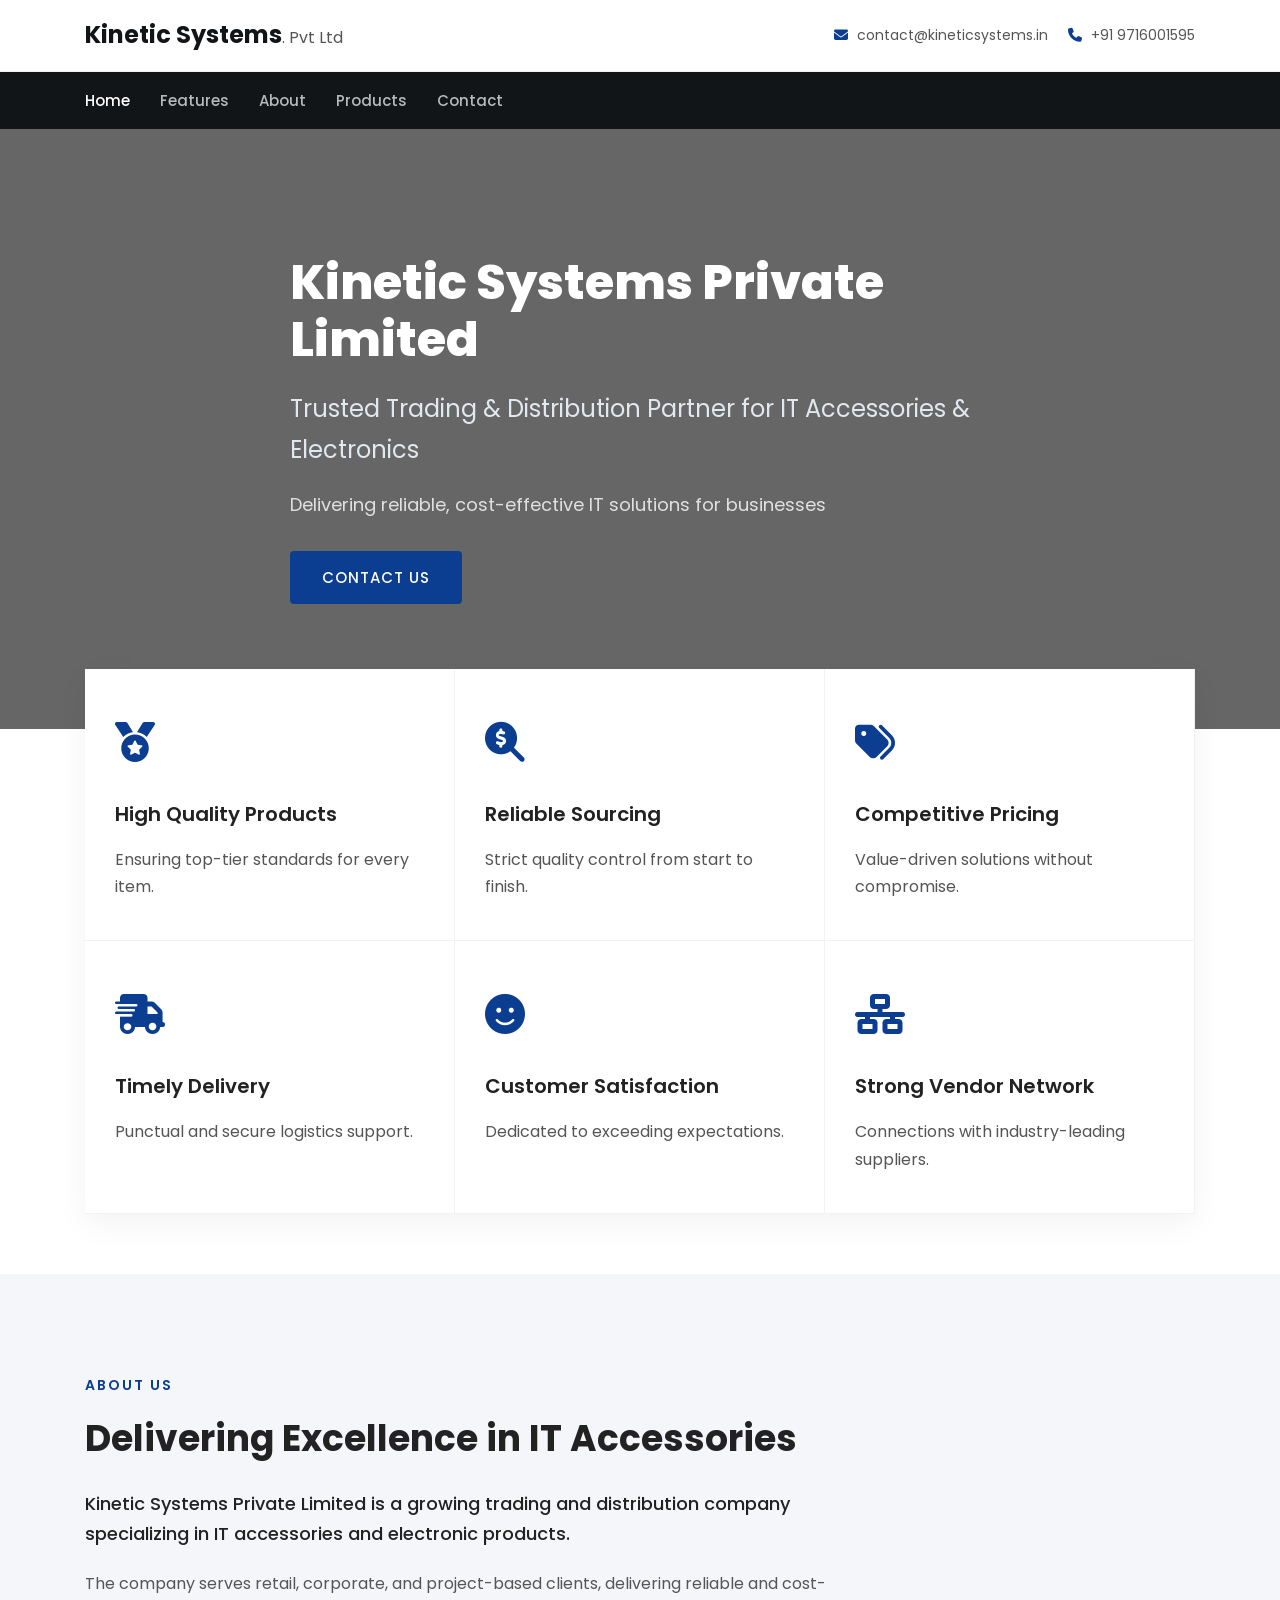
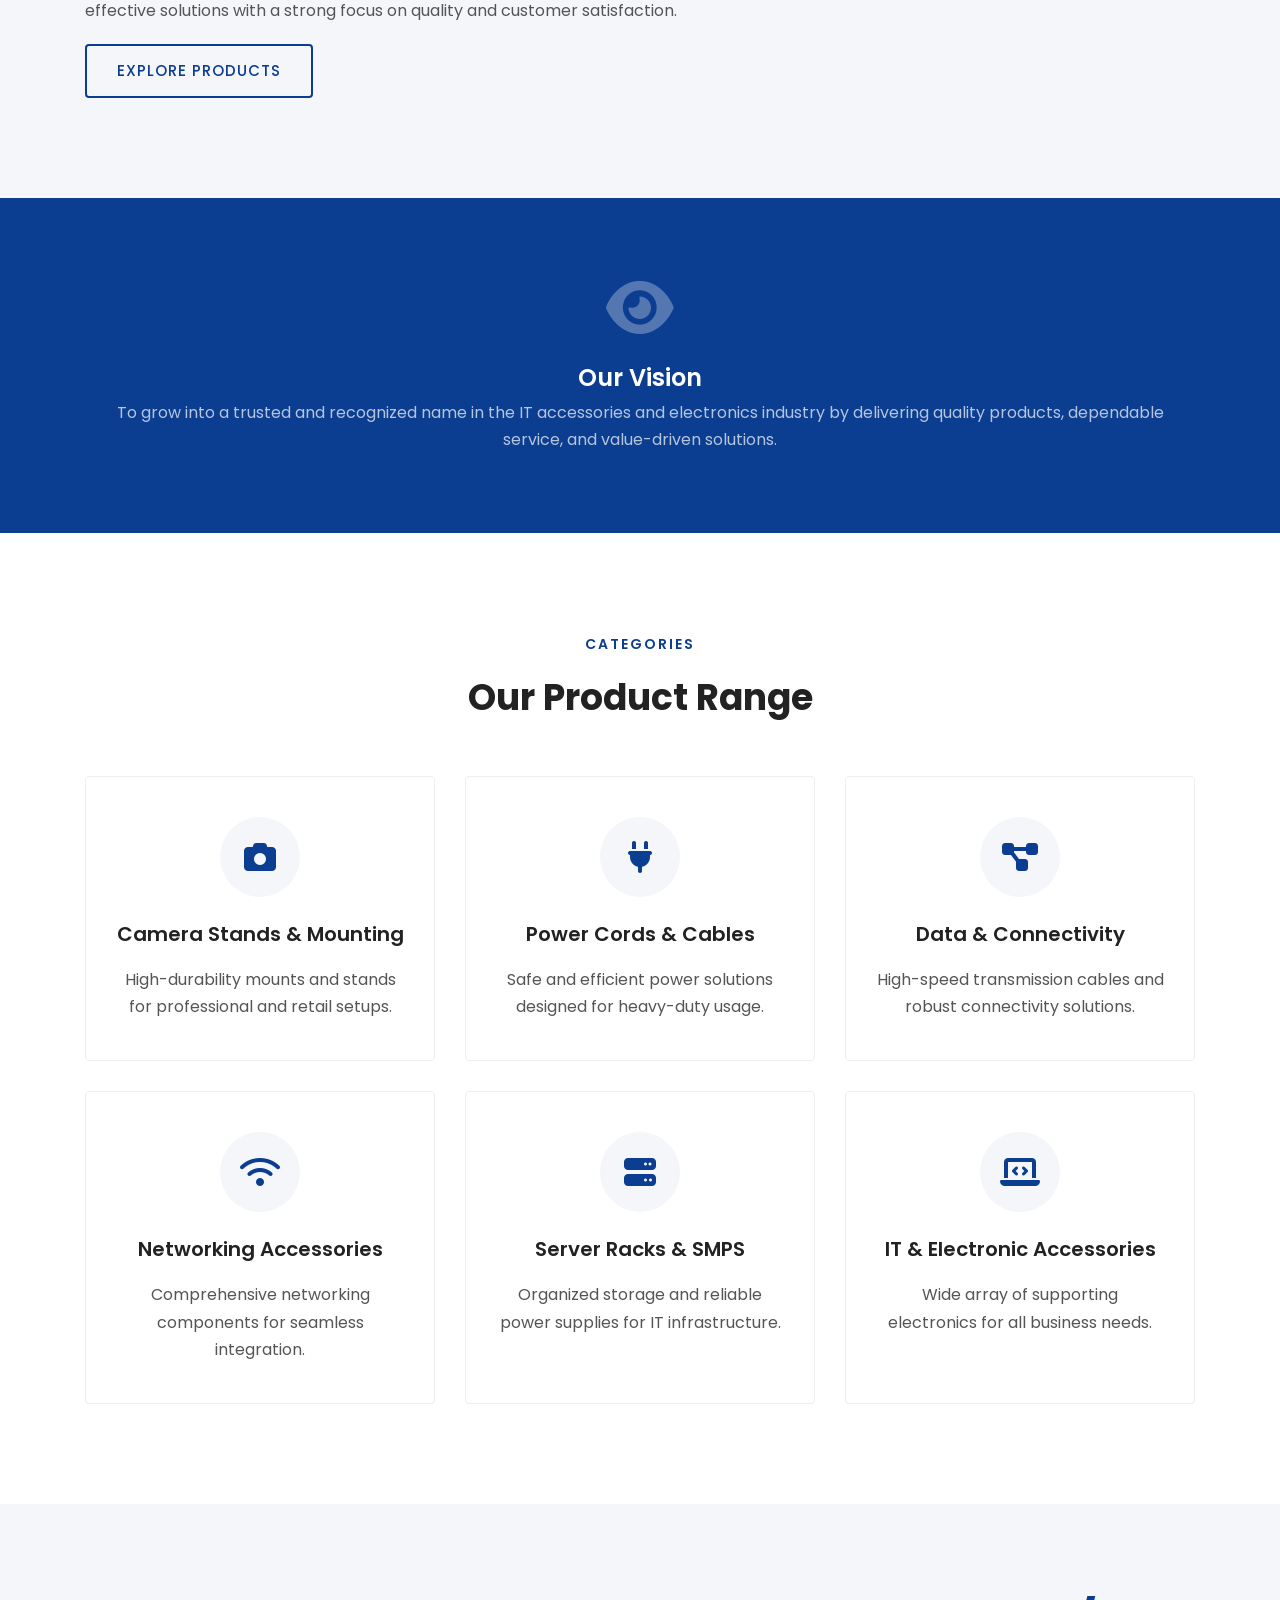
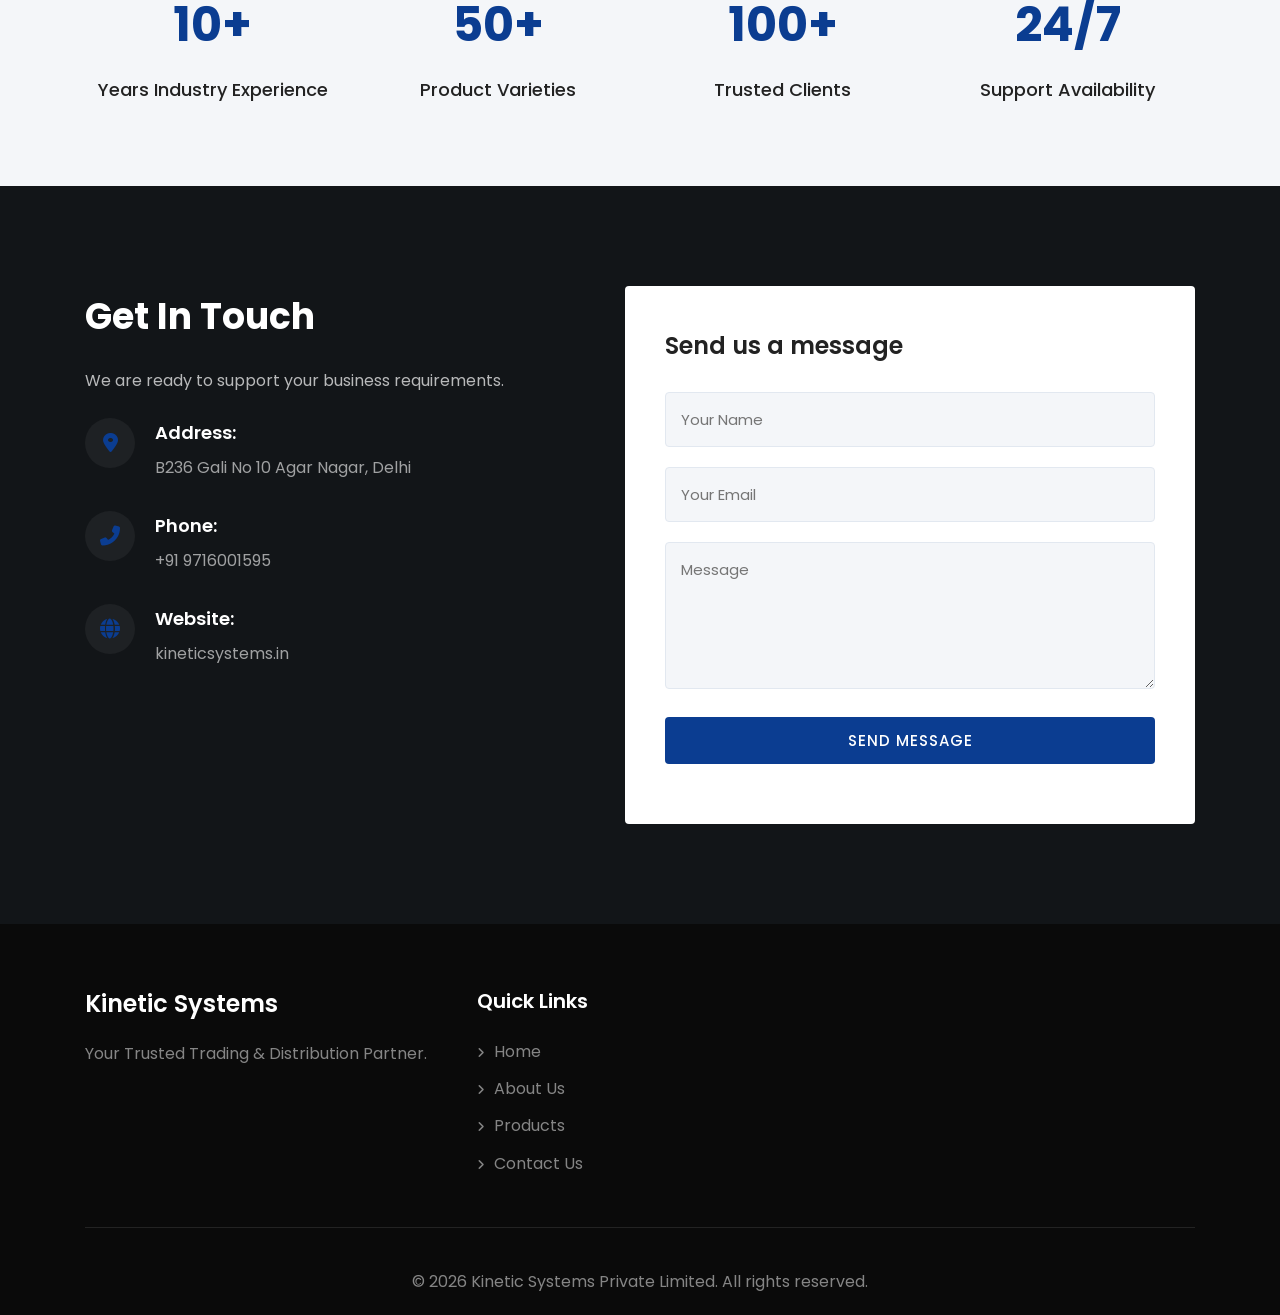
==== index.html @ b086ae97 "Rename kinetic.html to index.html" ====
<!DOCTYPE html>
<html lang="en">

<head>
    <meta charset="UTF-8">
    <meta name="viewport" content="width=device-width, initial-scale=1.0">
    <title>Kinetic Systems Private Limited</title>
    <link rel="stylesheet" href="styles.css">
    <link href="https://fonts.googleapis.com/css2?family=Poppins:wght@300;400;500;600;700&display=swap"
        rel="stylesheet">
    <link rel="stylesheet" href="https://cdnjs.cloudflare.com/ajax/libs/font-awesome/6.4.0/css/all.min.css">
</head>

<body>

    <!-- Top Bar -->
    <div class="top-bar">
        <div class="container">
            <div class="top-bar-content">
                <a href="#" class="logo">Kinetic Systems<span>. Pvt Ltd</span></a>
                <div class="top-contact">
                    <span><i class="fas fa-envelope"></i> contact@kineticsystems.in</span>
                    <span><i class="fas fa-phone"></i> +91 9716001595</span>
                </div>
            </div>
        </div>
    </div>

    <!-- Navigation -->
    <nav class="navbar" id="navbar">
        <div class="container nav-container">
            <ul class="nav-links">
                <li><a href="#home" class="active">Home</a></li>
                <li><a href="#features">Features</a></li>
                <li><a href="#about">About</a></li>
                <li><a href="#products">Products</a></li>
                <li><a href="#contact">Contact</a></li>
            </ul>
            <div class="mobile-menu-btn">
                <i class="fas fa-bars"></i>
            </div>
        </div>
    </nav>

    <!-- Hero Section -->
    <section id="home" class="hero-wrap"
        style="background-image: url('https://images.unsplash.com/photo-1518770660439-4636190af475?ixlib=rb-4.0.3&auto=format&fit=crop&w=1920&q=80');">
        <div class="overlay"></div>
        <div class="container">
            <div class="hero-content">
                <h1>Kinetic Systems Private Limited</h1>
                <h2>Trusted Trading & Distribution Partner for IT Accessories & Electronics</h2>
                <p>Delivering reliable, cost-effective IT solutions for businesses</p>
                <a href="#contact" class="btn btn-primary">Contact Us</a>
            </div>
        </div>
    </section>

    <!-- Features Section -->
    <section id="features" class="features-section">
        <div class="container">
            <div class="features-grid">
                <div class="feature-card">
                    <div class="icon"><i class="fas fa-medal"></i></div>
                    <h3>High Quality Products</h3>
                    <p>Ensuring top-tier standards for every item.</p>
                </div>
                <div class="feature-card">
                    <div class="icon"><i class="fas fa-search-dollar"></i></div>
                    <h3>Reliable Sourcing</h3>
                    <p>Strict quality control from start to finish.</p>
                </div>
                <div class="feature-card">
                    <div class="icon"><i class="fas fa-tags"></i></div>
                    <h3>Competitive Pricing</h3>
                    <p>Value-driven solutions without compromise.</p>
                </div>
                <div class="feature-card">
                    <div class="icon"><i class="fas fa-shipping-fast"></i></div>
                    <h3>Timely Delivery</h3>
                    <p>Punctual and secure logistics support.</p>
                </div>
                <div class="feature-card">
                    <div class="icon"><i class="fas fa-smile"></i></div>
                    <h3>Customer Satisfaction</h3>
                    <p>Dedicated to exceeding expectations.</p>
                </div>
                <div class="feature-card">
                    <div class="icon"><i class="fas fa-network-wired"></i></div>
                    <h3>Strong Vendor Network</h3>
                    <p>Connections with industry-leading suppliers.</p>
                </div>
            </div>
        </div>
    </section>

    <!-- About Section -->
    <section id="about" class="about-section bg-light">
        <div class="container">
            <div class="row align-items-center">
                <div class="col-text">
                    <span class="subheading">About Us</span>
                    <h2 class="section-title">Delivering Excellence in IT Accessories</h2>
                    <p class="lead">Kinetic Systems Private Limited is a growing trading and distribution company
                        specializing in IT accessories and electronic products.</p>
                    <p>The company serves retail, corporate, and project-based clients, delivering reliable and
                        cost-effective solutions with a strong focus on quality and customer satisfaction.</p>
                    <a href="#products" class="btn btn-outline">Explore Products</a>
                </div>
            </div>
        </div>
    </section>

    <!-- Vision Section -->
    <section class="vision-section">
        <div class="container">
            <div class="vision-content text-center">
                <i class="fas fa-eye vision-icon-large"></i>
                <h2 class="text-white">Our Vision</h2>
                <p class="text-white-50">To grow into a trusted and recognized name in the IT accessories and
                    electronics industry by delivering quality products, dependable service, and value-driven solutions.
                </p>
            </div>
        </div>
    </section>

    <!-- Products Section -->
    <section id="products" class="products-section">
        <div class="container">
            <div class="text-center mb-5">
                <span class="subheading">Categories</span>
                <h2 class="section-title">Our Product Range</h2>
            </div>
            <div class="products-grid">
                <div class="prod-card">
                    <div class="prod-icon"><i class="fas fa-camera"></i></div>
                    <h3>Camera Stands & Mounting</h3>
                    <p>High-durability mounts and stands for professional and retail setups.</p>
                </div>
                <div class="prod-card">
                    <div class="prod-icon"><i class="fas fa-plug"></i></div>
                    <h3>Power Cords & Cables</h3>
                    <p>Safe and efficient power solutions designed for heavy-duty usage.</p>
                </div>
                <div class="prod-card">
                    <div class="prod-icon"><i class="fas fa-project-diagram"></i></div>
                    <h3>Data & Connectivity</h3>
                    <p>High-speed transmission cables and robust connectivity solutions.</p>
                </div>
                <div class="prod-card">
                    <div class="prod-icon"><i class="fas fa-wifi"></i></div>
                    <h3>Networking Accessories</h3>
                    <p>Comprehensive networking components for seamless integration.</p>
                </div>
                <div class="prod-card">
                    <div class="prod-icon"><i class="fas fa-server"></i></div>
                    <h3>Server Racks & SMPS</h3>
                    <p>Organized storage and reliable power supplies for IT infrastructure.</p>
                </div>
                <div class="prod-card">
                    <div class="prod-icon"><i class="fas fa-laptop-code"></i></div>
                    <h3>IT & Electronic Accessories</h3>
                    <p>Wide array of supporting electronics for all business needs.</p>
                </div>
            </div>
        </div>
    </section>

    <!-- Trust/Stats Section -->
    <section class="stats-section bg-light">
        <div class="container">
            <div class="stats-grid">
                <div class="stat-box">
                    <div class="stat-num">10+</div>
                    <div class="stat-text">Years Industry Experience</div>
                </div>
                <div class="stat-box">
                    <div class="stat-num">50+</div>
                    <div class="stat-text">Product Varieties</div>
                </div>
                <div class="stat-box">
                    <div class="stat-num">100+</div>
                    <div class="stat-text">Trusted Clients</div>
                </div>
                <div class="stat-box">
                    <div class="stat-num">24/7</div>
                    <div class="stat-text">Support Availability</div>
                </div>
            </div>
        </div>
    </section>

    <!-- Contact Section -->
    <section id="contact" class="contact-section">
        <div class="container">
            <div class="contact-wrapper">
                <div class="contact-info">
                    <h2 class="section-title text-white">Get In Touch</h2>
                    <p class="text-white-50 mb-4">We are ready to support your business requirements.</p>

                    <div class="info-item">
                        <div class="info-icon"><i class="fas fa-map-marker-alt"></i></div>
                        <div class="info-text">
                            <h4>Address:</h4>
                            <p>B236 Gali No 10 Agar Nagar, Delhi</p>
                        </div>
                    </div>

                    <div class="info-item">
                        <div class="info-icon"><i class="fas fa-phone-alt"></i></div>
                        <div class="info-text">
                            <h4>Phone:</h4>
                            <p>+91 9716001595</p>
                        </div>
                    </div>

                    <div class="info-item">
                        <div class="info-icon"><i class="fas fa-globe"></i></div>
                        <div class="info-text">
                            <h4>Website:</h4>
                            <p>kineticsystems.in</p>
                        </div>
                    </div>
                </div>

                <div class="contact-form">
                    <h3>Send us a message</h3>
                    <form action="#">
                        <div class="form-group">
                            <input type="text" class="form-control" placeholder="Your Name" required>
                        </div>
                        <div class="form-group">
                            <input type="email" class="form-control" placeholder="Your Email" required>
                        </div>
                        <div class="form-group">
                            <textarea name="message" id="message" cols="30" rows="5" class="form-control"
                                placeholder="Message" required></textarea>
                        </div>
                        <div class="form-group">
                            <input type="submit" value="Send Message" class="btn btn-primary submit-btn">
                        </div>
                    </form>
                </div>
            </div>
        </div>
    </section>

    <!-- Footer -->
    <footer class="footer">
        <div class="container">
            <div class="footer-content">
                <div class="footer-logo">
                    <h2>Kinetic Systems</h2>
                    <p>Your Trusted Trading & Distribution Partner.</p>
                </div>
                <div class="footer-links">
                    <h3>Quick Links</h3>
                    <ul>
                        <li><a href="#home"><i class="fas fa-angle-right"></i> Home</a></li>
                        <li><a href="#about"><i class="fas fa-angle-right"></i> About Us</a></li>
                        <li><a href="#products"><i class="fas fa-angle-right"></i> Products</a></li>
                        <li><a href="#contact"><i class="fas fa-angle-right"></i> Contact Us</a></li>
                    </ul>
                </div>
            </div>
            <div class="footer-bottom">
                <p>&copy; <span id="year"></span> Kinetic Systems Private Limited. All rights reserved.</p>
            </div>
        </div>
    </footer>

    <script src="script.js"></script>
</body>

</html>
---- styles.css ----
/* Base Styles */
:root {
    --primary-blue: #0b3d91; /* dark corporate blue */
    --secondary-blue: #1a5ab3;
    --accent: #f8f9fa;
    --dark: #121518;
    --light-gray: #f4f6f9;
    --text-color: #555555;
    --heading-color: #222222;
    --white: #ffffff;
}

* {
    margin: 0;
    padding: 0;
    box-sizing: border-box;
    font-family: 'Poppins', sans-serif;
}

html {
    scroll-behavior: smooth;
}

body {
    color: var(--text-color);
    line-height: 1.7;
    background: var(--white);
    overflow-x: hidden;
}

a {
    text-decoration: none;
    transition: all 0.3s ease;
}

ul {
    list-style: none;
}

.container {
    max-width: 1140px;
    margin: 0 auto;
    padding: 0 15px;
}

.bg-light {
    background-color: var(--light-gray);
}

.text-center {
    text-align: center;
}

.mb-4 { margin-bottom: 1.5rem; }
.mb-5 { margin-bottom: 3rem; }

/* Typography */
h1, h2, h3, h4, h5 {
    color: var(--heading-color);
    font-weight: 600;
}

.subheading {
    display: block;
    font-size: 14px;
    font-weight: 600;
    color: var(--primary-blue);
    text-transform: uppercase;
    letter-spacing: 2px;
    margin-bottom: 10px;
}

.section-title {
    font-size: 36px;
    margin-bottom: 20px;
    font-weight: 700;
}

.lead {
    font-size: 18px;
    color: var(--heading-color);
    font-weight: 500;
    margin-bottom: 15px;
}

/* Buttons */
.btn {
    display: inline-block;
    padding: 12px 30px;
    font-size: 15px;
    font-weight: 500;
    border-radius: 4px;
    transition: all 0.3s;
    cursor: pointer;
    text-transform: uppercase;
    letter-spacing: 1px;
}

.btn-primary {
    background: var(--primary-blue);
    color: var(--white);
    border: 2px solid var(--primary-blue);
}

.btn-primary:hover {
    background: transparent;
    color: var(--primary-blue);
}

.btn-outline {
    background: transparent;
    color: var(--primary-blue);
    border: 2px solid var(--primary-blue);
}

.btn-outline:hover {
    background: var(--primary-blue);
    color: var(--white);
}

/* Top Bar */
.top-bar {
    background: var(--white);
    padding: 15px 0;
    border-bottom: 1px solid rgba(0,0,0,0.05);
}

.top-bar-content {
    display: flex;
    justify-content: space-between;
    align-items: center;
}

.logo {
    font-size: 24px;
    font-weight: 700;
    color: var(--dark);
}

.logo span {
    font-weight: 400;
    font-size: 16px;
    color: var(--text-color);
}

.top-contact {
    display: flex;
    gap: 20px;
    font-size: 14px;
    color: var(--text-color);
}

.top-contact i {
    color: var(--primary-blue);
    margin-right: 5px;
}

/* Navigation */
.navbar {
    background: var(--dark);
    position: sticky;
    top: 0;
    z-index: 999;
    transition: all 0.3s;
    padding: 15px 0;
}

.navbar.sticky {
    box-shadow: 0 4px 10px rgba(0,0,0,0.1);
}

.nav-container {
    display: flex;
    justify-content: flex-start;
    align-items: center;
}

.nav-links {
    display: flex;
    gap: 30px;
}

.nav-links a {
    color: rgba(255,255,255,0.7);
    font-weight: 500;
    font-size: 15px;
    padding: 8px 0;
}

.nav-links a:hover, .nav-links a.active {
    color: var(--white);
}

.mobile-menu-btn {
    display: none;
    color: var(--white);
    font-size: 24px;
    cursor: pointer;
    margin-left: auto;
}

/* Hero Wrap */
.hero-wrap {
    width: 100%;
    height: 600px;
    position: relative;
    background-size: cover;
    background-position: center;
    display: flex;
    align-items: center;
}

.hero-wrap .overlay {
    position: absolute;
    top: 0; left: 0; right: 0; bottom: 0;
    background: rgba(0,0,0,0.6);
}

.hero-content {
    position: relative;
    z-index: 1;
    max-width: 700px;
}

.hero-content h1 {
    color: var(--white);
    font-size: 48px;
    font-weight: 800;
    line-height: 1.2;
    margin-bottom: 20px;
}

.hero-content h2 {
    color: #e2e8f0;
    font-size: 24px;
    font-weight: 400;
    margin-bottom: 20px;
}

.hero-content p {
    color: rgba(255,255,255,0.8);
    font-size: 18px;
    margin-bottom: 30px;
}

/* Features */
.features-section {
    padding: 0 0 60px 0;
    position: relative;
    z-index: 10;
    margin-top: -60px;
}

.features-grid {
    display: grid;
    grid-template-columns: repeat(auto-fit, minmax(300px, 1fr));
    box-shadow: 0 10px 30px rgba(0,0,0,0.05);
}

.feature-card {
    background: var(--white);
    padding: 40px 30px;
    border-right: 1px solid rgba(0,0,0,0.05);
    border-bottom: 1px solid rgba(0,0,0,0.05);
    transition: all 0.3s;
}

.feature-card:hover {
    background: var(--primary-blue);
    color: var(--white);
    transform: translateY(-5px);
    box-shadow: 0 15px 30px rgba(11,61,145,0.2);
}

.feature-card .icon {
    font-size: 40px;
    color: var(--primary-blue);
    margin-bottom: 20px;
    transition: all 0.3s;
}

.feature-card:hover .icon, .feature-card:hover h3, .feature-card:hover p {
    color: var(--white);
}

.feature-card h3 {
    font-size: 20px;
    margin-bottom: 15px;
    transition: all 0.3s;
}

.feature-card p {
    margin-bottom: 0;
    transition: all 0.3s;
}

/* About */
.about-section {
    padding: 100px 0;
}

.col-text {
    max-width: 800px;
}

.col-text p {
    margin-bottom: 20px;
}

/* Vision */
.vision-section {
    background: var(--primary-blue);
    padding: 80px 0;
}

.vision-icon-large {
    font-size: 60px;
    color: rgba(255,255,255,0.3);
    margin-bottom: 20px;
}

.text-white { color: var(--white); }
.text-white-50 { color: rgba(255,255,255,0.7); }

/* Products */
.products-section {
    padding: 100px 0;
}

.products-grid {
    display: grid;
    grid-template-columns: repeat(auto-fit, minmax(300px, 1fr));
    gap: 30px;
}

.prod-card {
    background: var(--white);
    border: 1px solid #eee;
    padding: 40px 30px;
    text-align: center;
    border-radius: 4px;
    transition: all 0.3s;
}

.prod-card:hover {
    box-shadow: 0 10px 30px rgba(0,0,0,0.08);
    border-color: transparent;
}

.prod-icon {
    width: 80px;
    height: 80px;
    background: var(--light-gray);
    color: var(--primary-blue);
    font-size: 32px;
    border-radius: 50%;
    display: inline-flex;
    align-items: center;
    justify-content: center;
    margin-bottom: 20px;
    transition: all 0.3s;
}

.prod-card:hover .prod-icon {
    background: var(--primary-blue);
    color: var(--white);
}

.prod-card h3 {
    font-size: 20px;
    margin-bottom: 15px;
}

/* Stats */
.stats-section {
    padding: 80px 0;
}

.stats-grid {
    display: grid;
    grid-template-columns: repeat(auto-fit, minmax(200px, 1fr));
    gap: 30px;
    text-align: center;
}

.stat-num {
    font-size: 48px;
    font-weight: 700;
    color: var(--primary-blue);
    margin-bottom: 10px;
}

.stat-text {
    font-size: 18px;
    font-weight: 500;
    color: var(--heading-color);
}

/* Contact */
.contact-section {
    background: var(--dark);
    padding: 100px 0;
}

.contact-wrapper {
    display: flex;
    flex-wrap: wrap;
    gap: 50px;
}

.contact-info {
    flex: 1;
    min-width: 300px;
}

.info-item {
    display: flex;
    margin-bottom: 30px;
}

.info-icon {
    width: 50px;
    height: 50px;
    background: rgba(255,255,255,0.05);
    color: var(--primary-blue);
    display: flex;
    align-items: center;
    justify-content: center;
    border-radius: 50%;
    font-size: 20px;
    margin-right: 20px;
}

.info-text h4 {
    color: var(--white);
    margin-bottom: 5px;
    font-size: 18px;
}

.info-text p {
    color: rgba(255,255,255,0.6);
    margin-bottom: 0;
}

.contact-form {
    flex: 1;
    min-width: 300px;
    background: var(--white);
    padding: 40px;
    border-radius: 4px;
}

.contact-form h3 {
    margin-bottom: 25px;
    font-size: 24px;
}

.form-group {
    margin-bottom: 20px;
}

.form-control {
    width: 100%;
    padding: 15px;
    border: 1px solid #e2e8f0;
    border-radius: 4px;
    font-size: 15px;
    color: var(--text-color);
    background: var(--light-gray);
    outline: none;
    transition: all 0.3s;
}

.form-control:focus {
    border-color: var(--primary-blue);
    background: var(--white);
}

.submit-btn {
    width: 100%;
    border: none;
}

/* Footer */
.footer {
    background: #0a0a0a;
    padding: 60px 0 20px;
    color: rgba(255,255,255,0.5);
}

.footer-content {
    display: flex;
    flex-wrap: wrap;
    gap: 50px;
    margin-bottom: 40px;
    border-bottom: 1px solid rgba(255,255,255,0.1);
    padding-bottom: 40px;
}

.footer-logo h2 {
    color: var(--white);
    margin-bottom: 15px;
}

.footer-links h3 {
    color: var(--white);
    margin-bottom: 20px;
    font-size: 20px;
}

.footer-links ul li {
    margin-bottom: 10px;
}

.footer-links ul li a {
    color: rgba(255,255,255,0.5);
}

.footer-links ul li a:hover {
    color: var(--primary-blue);
    padding-left: 5px;
}

.footer-links ul li i {
    font-size: 12px;
    margin-right: 5px;
}

.footer-bottom {
    text-align: center;
}

/* Responsive */
@media (max-width: 768px) {
    .top-bar { display: none; }
    
    .nav-links {
        display: none;
        width: 100%;
        flex-direction: column;
        background: var(--dark);
        position: absolute;
        top: 60px;
        left: 0;
        padding: 20px;
        gap: 15px;
    }

    .nav-links.active {
        display: flex;
    }

    .mobile-menu-btn {
        display: block;
    }

    .hero-content h1 { font-size: 36px; }
    .hero-content h2 { font-size: 18px; }
    
    .features-section {
        margin-top: 40px;
    }
}
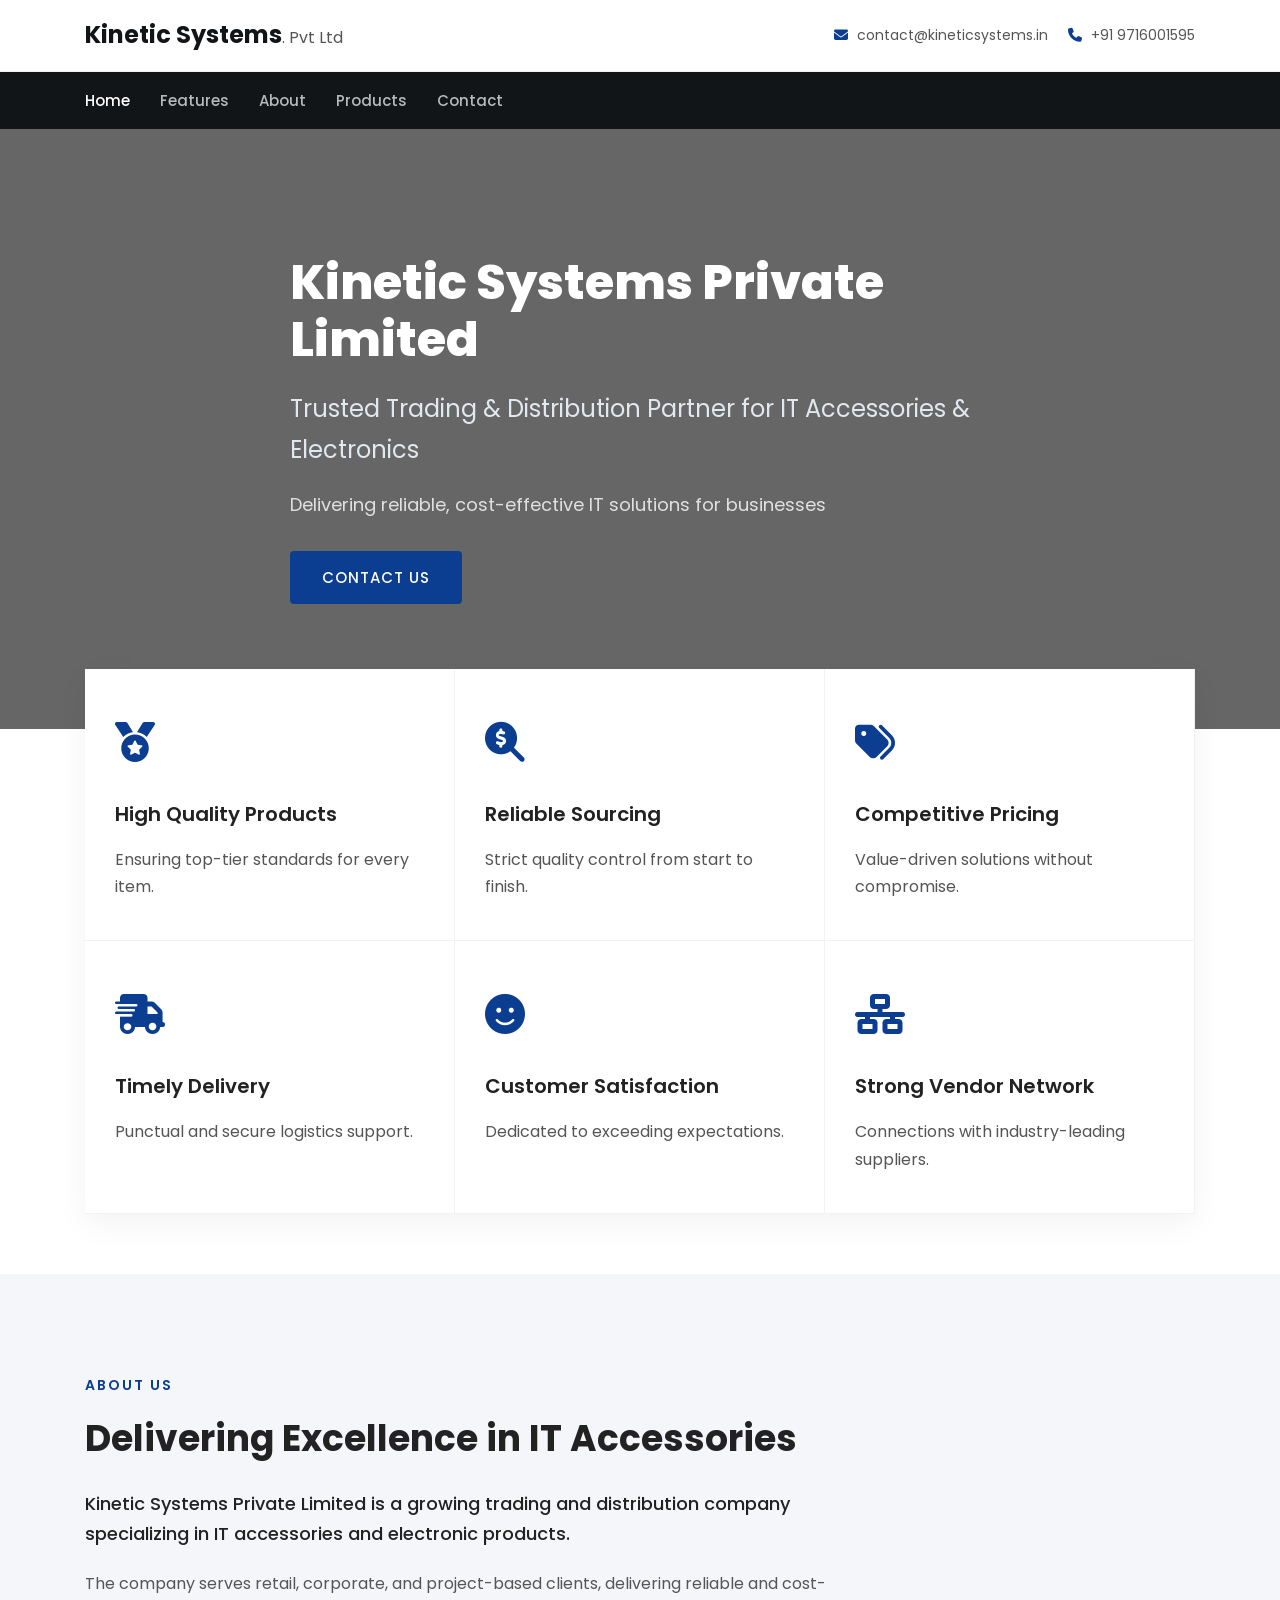
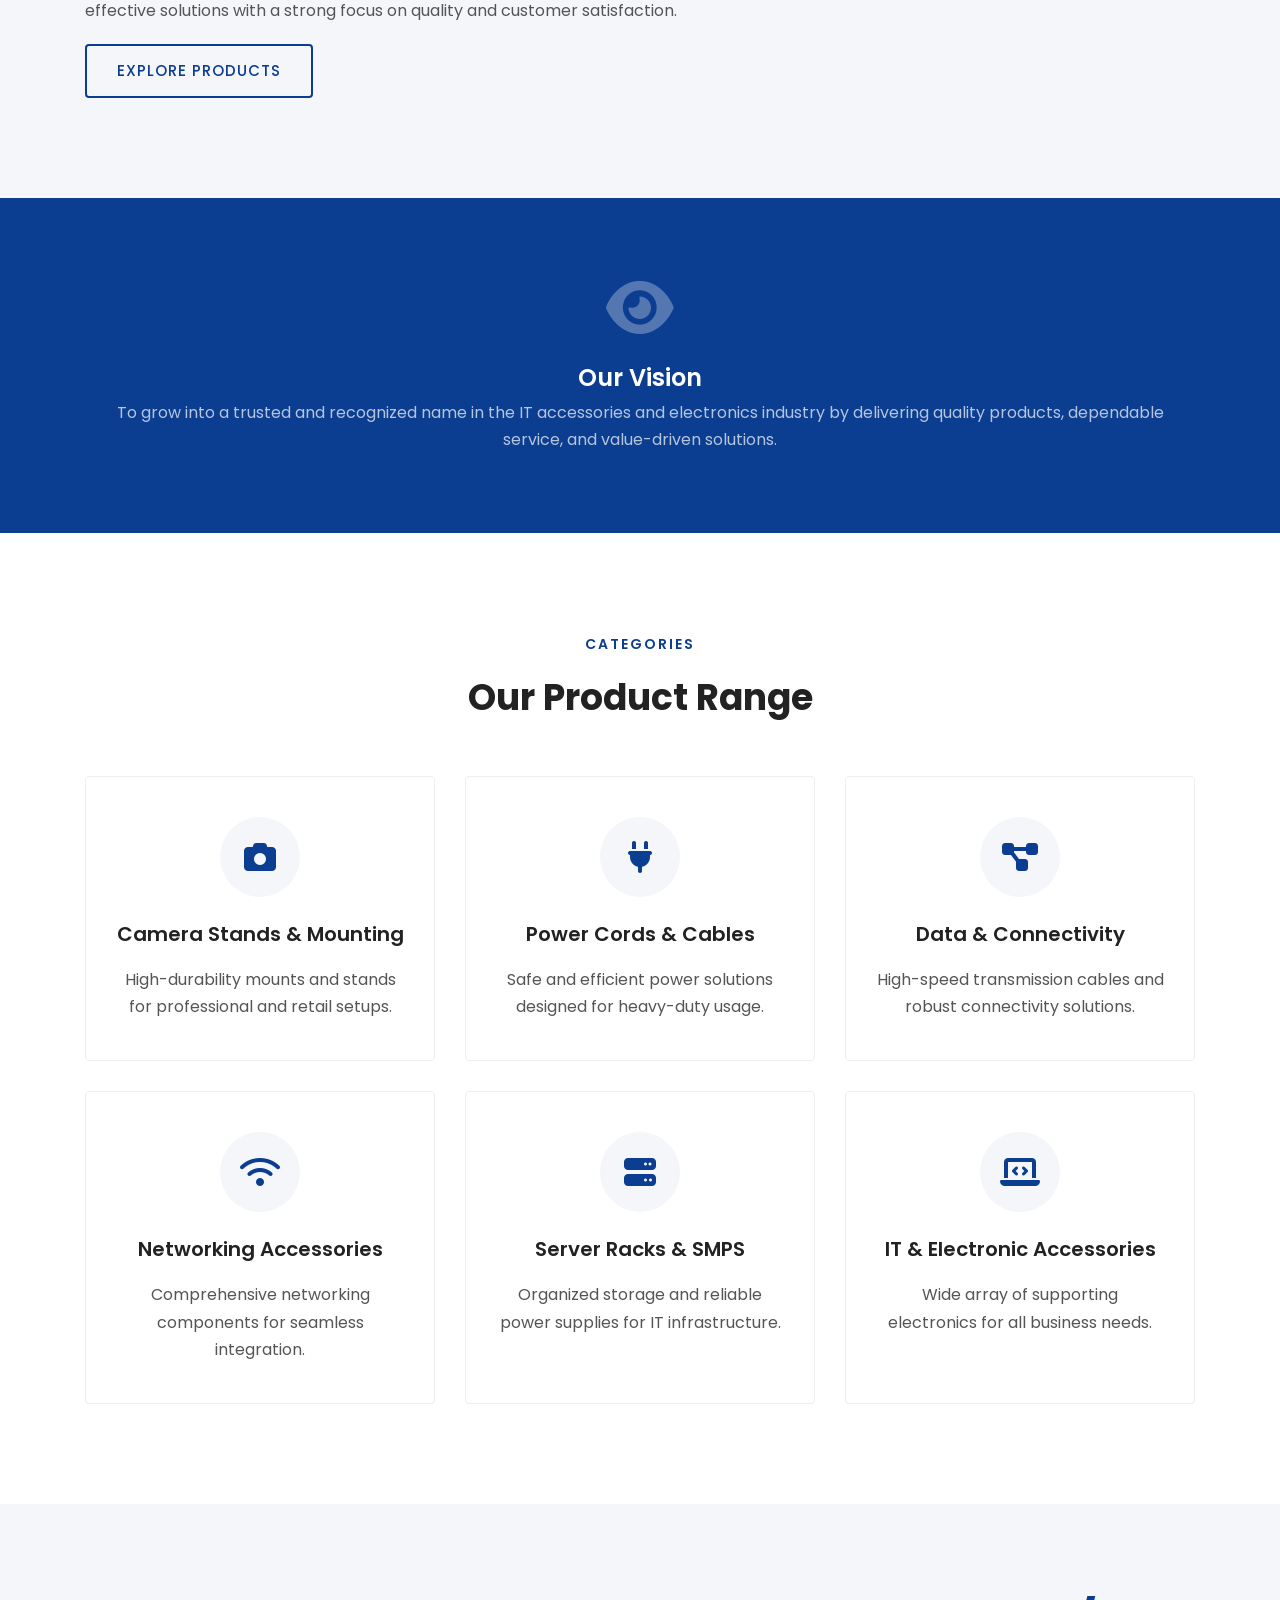
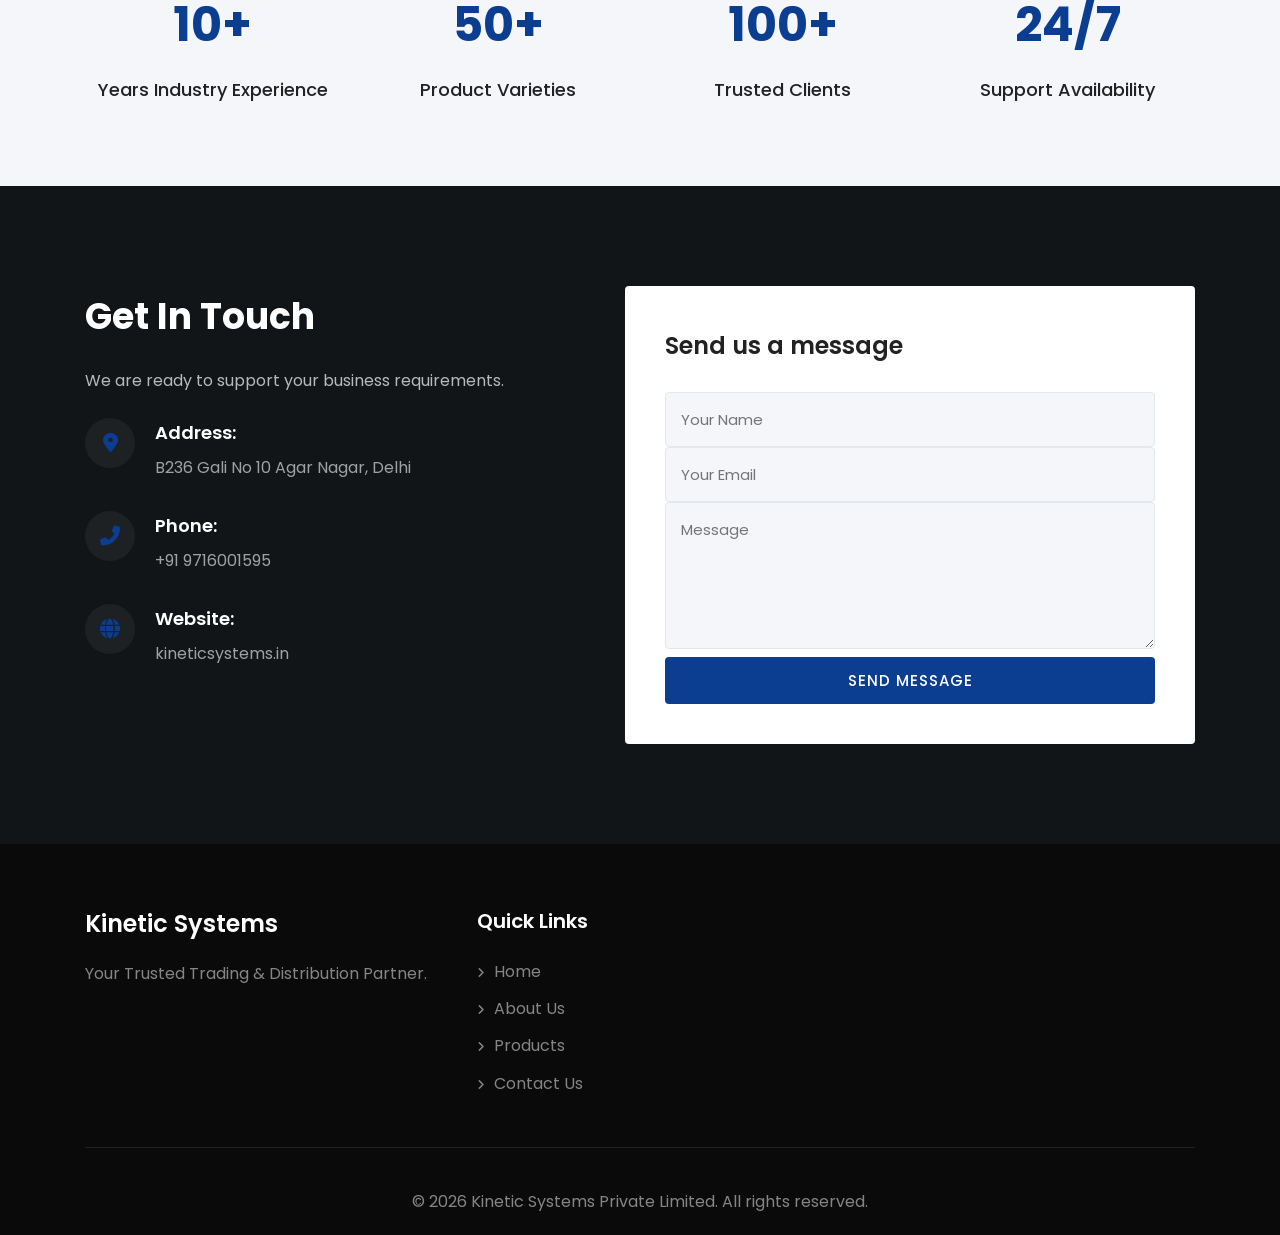
==== commit 09e931c2: "Form Error Solve" ====
--- a/index.html
+++ b/index.html
@@ -225,23 +225,15 @@
 
                 <div class="contact-form">
                     <h3>Send us a message</h3>
-                    <form action="#">
-                        <div class="form-group">
-                            <input type="text" class="form-control" placeholder="Your Name" required>
-                        </div>
-                        <div class="form-group">
-                            <input type="email" class="form-control" placeholder="Your Email" required>
-                        </div>
-                        <div class="form-group">
-                            <textarea name="message" id="message" cols="30" rows="5" class="form-control"
-                                placeholder="Message" required></textarea>
-                        </div>
-                        <div class="form-group">
-                            <input type="submit" value="Send Message" class="btn btn-primary submit-btn">
-                        </div>
+                    <form action="https://api.web3forms.com/submit" method="POST">
+                        <input type="hidden" name="access_key" value="15a6c27e-4014-4ce5-88d4-489534b7ac65">
+                        <input type="text" name="name" class="form-control" placeholder="Your Name" required>
+                        <input type="email" name="email" class="form-control" placeholder="Your Email" required>
+                        <textarea name="message" class="form-control" placeholder="Message" cols="30" rows="5" required></textarea>
+                        <input type="submit" value="Send Message" class="btn btn-primary submit-btn">
                     </form>
                 </div>
-            </div>
+            </div> <!-- placeholder="Your Name"  -->
         </div>
     </section>
 
@@ -272,4 +264,4 @@
     <script src="script.js"></script>
 </body>
 
-</html>
+</html>
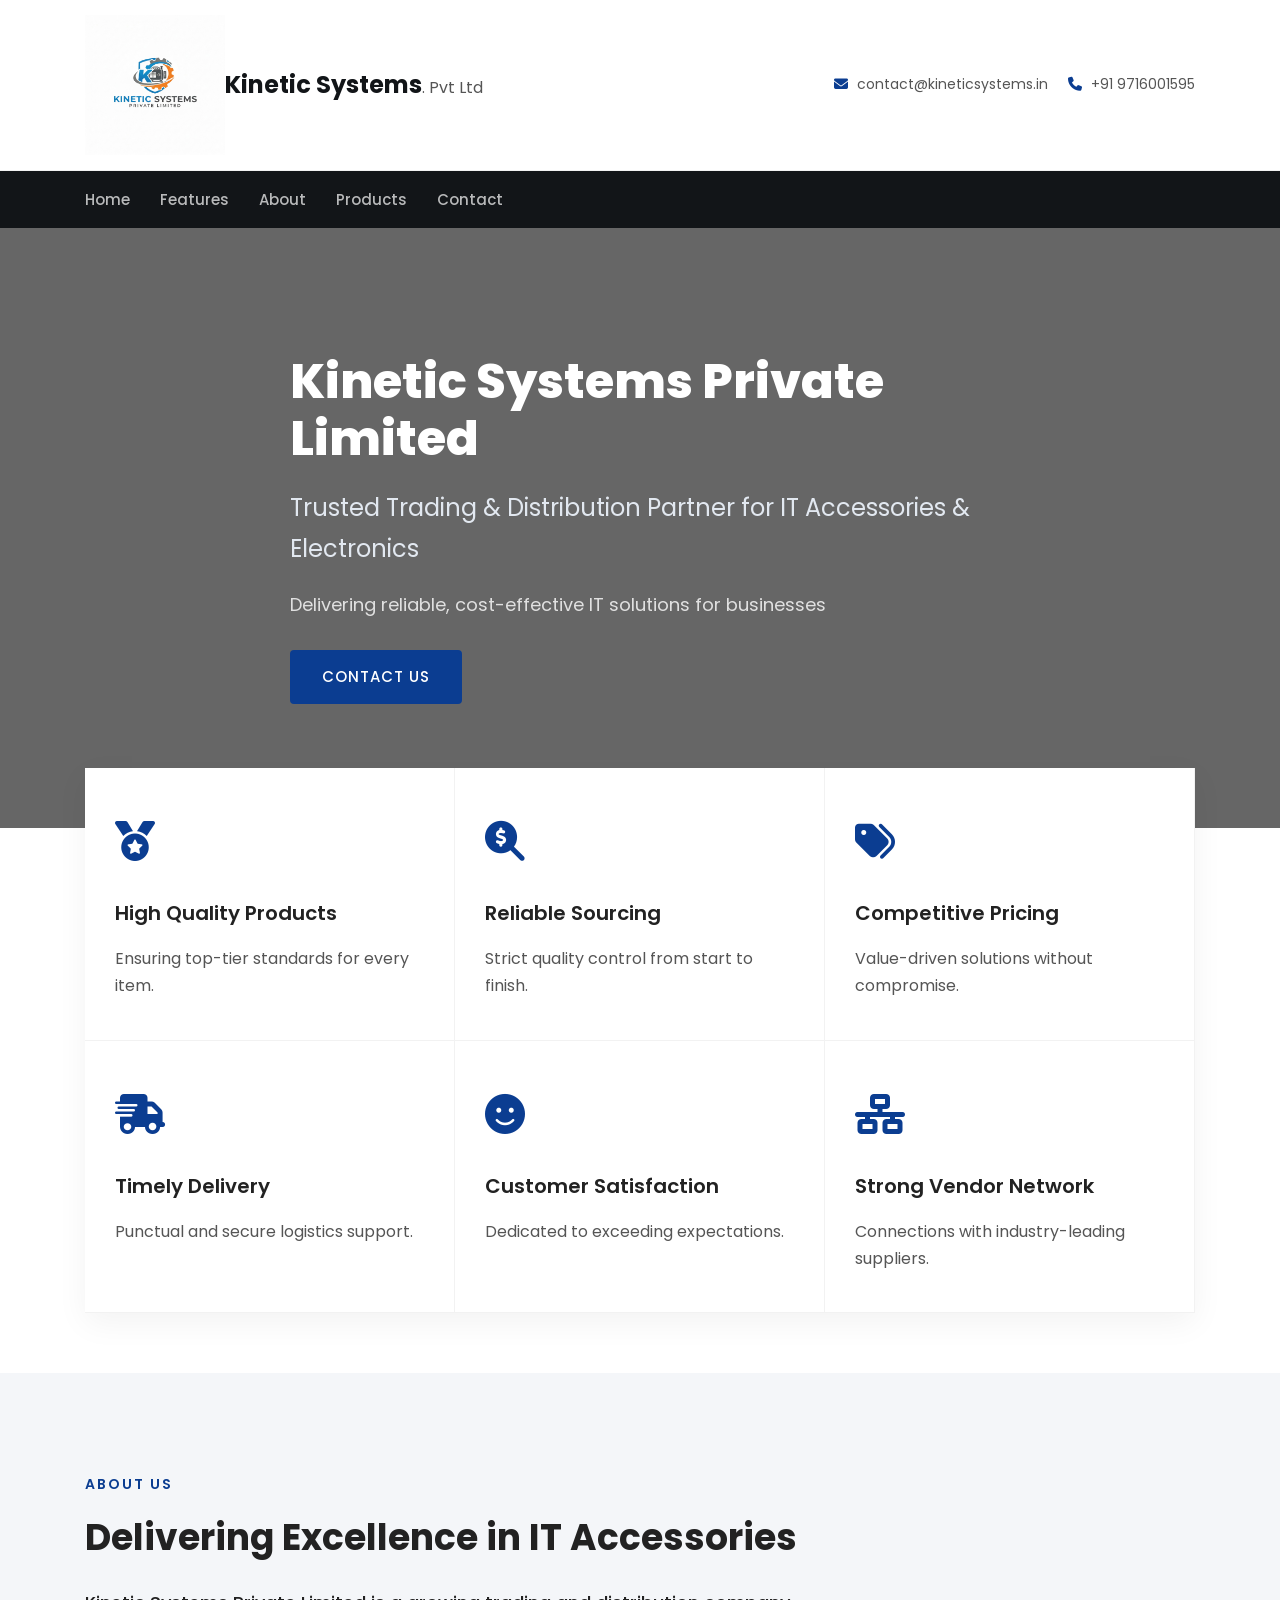
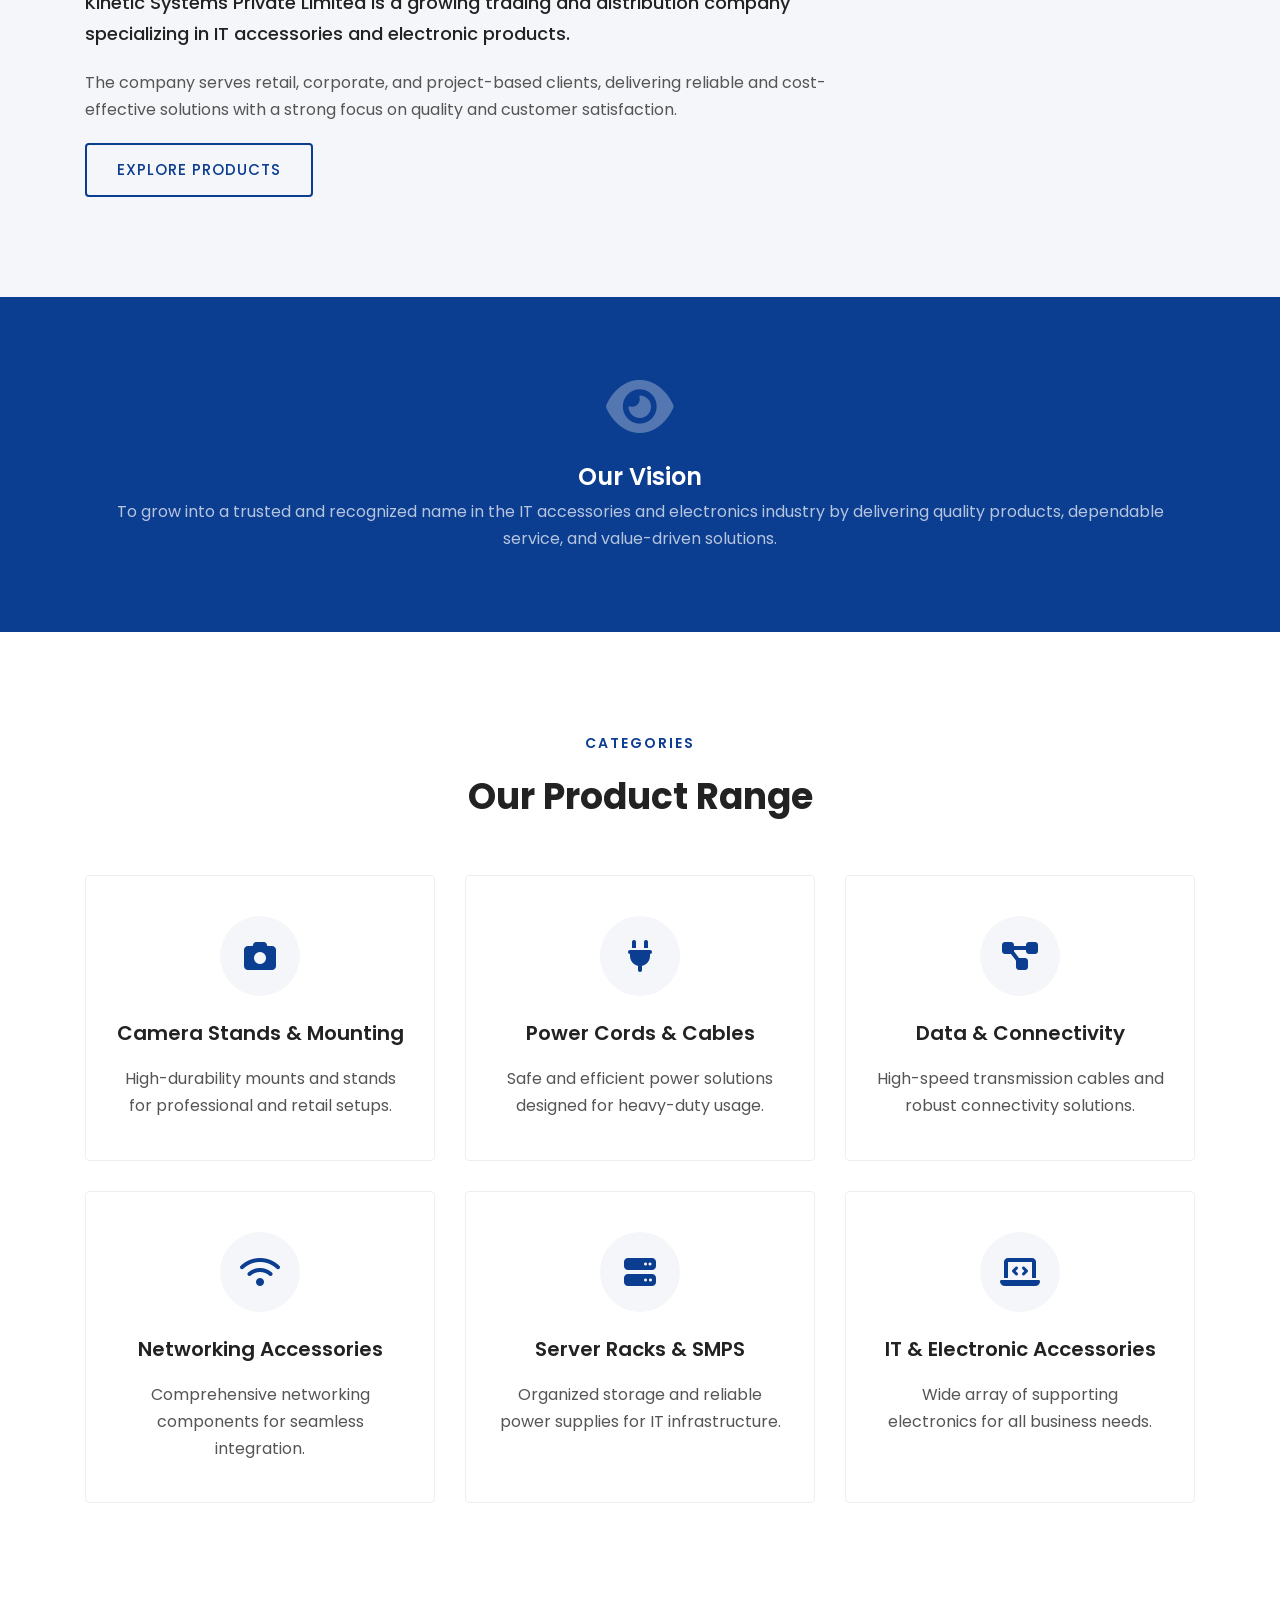
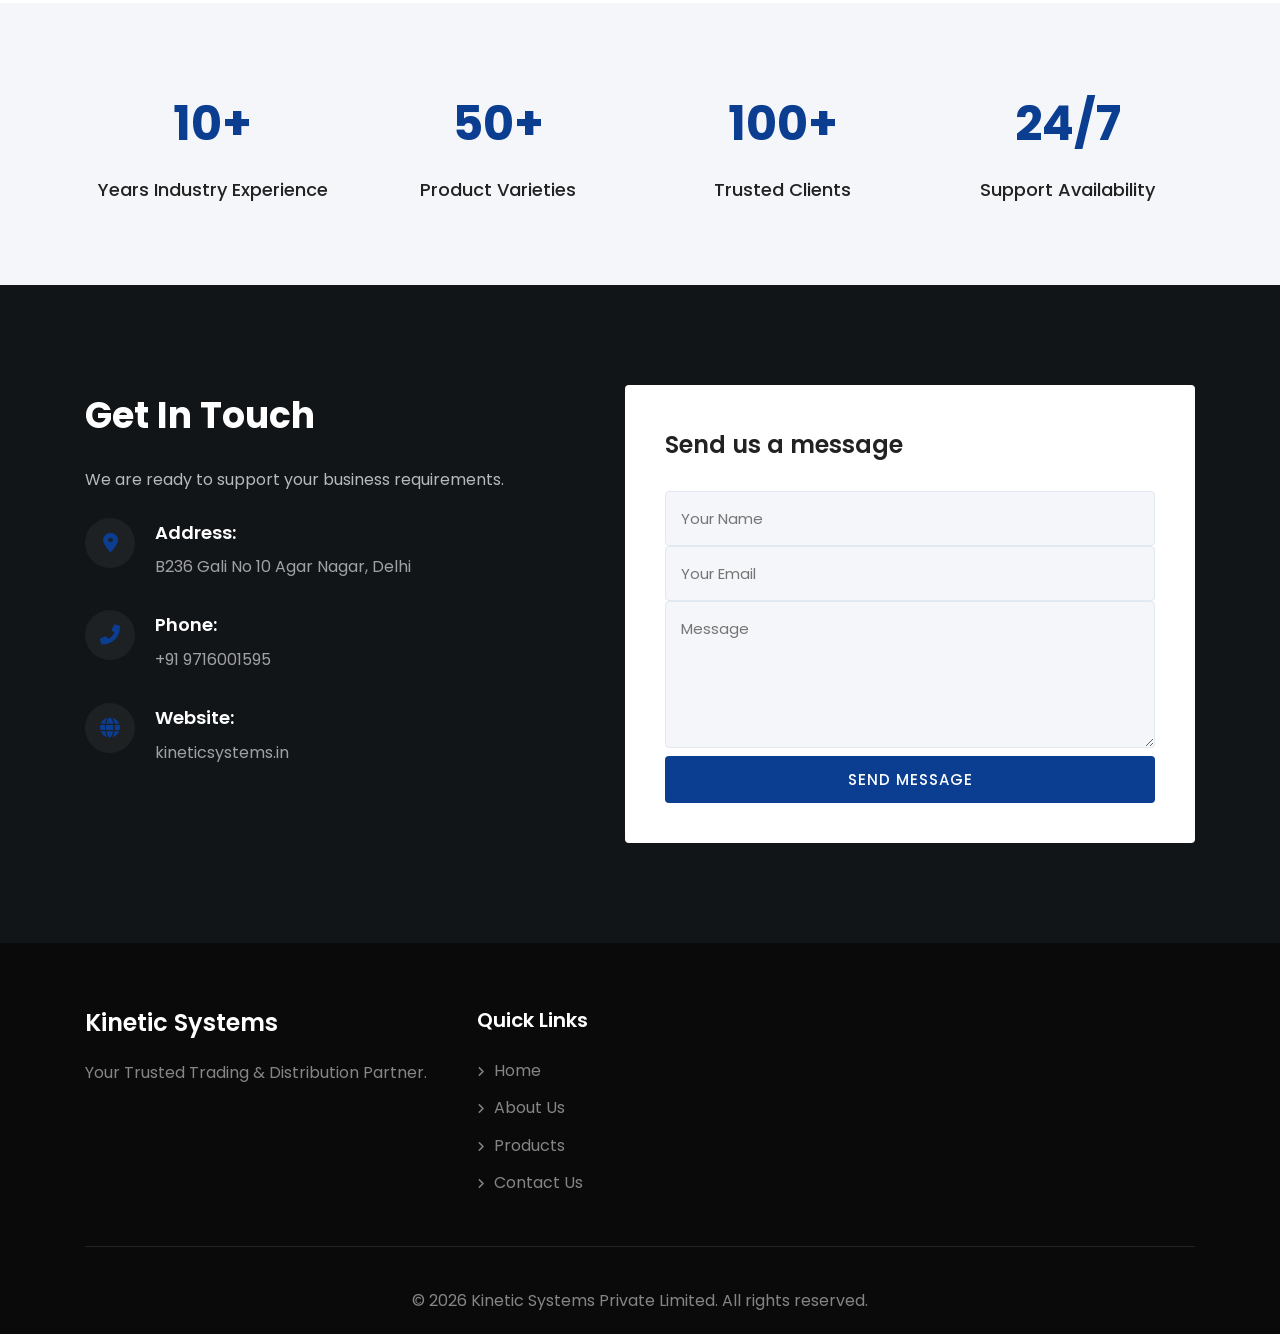
==== commit 2315d42e: "Logo Added Co-authored-by: Copilot <copilot@github.com>" ====
--- a/index.html
+++ b/index.html
@@ -17,7 +17,10 @@
     <div class="top-bar">
         <div class="container">
             <div class="top-bar-content">
-                <a href="#" class="logo">Kinetic Systems<span>. Pvt Ltd</span></a>
+                <div class="logo-section">
+                    <img src="IMG-20260426-WA0000.jpg" alt="" class="nav-img">
+                    <a href="#" class="logo">Kinetic Systems<span>. Pvt Ltd</span></a>
+                </div>
                 <div class="top-contact">
                     <span><i class="fas fa-envelope"></i> contact@kineticsystems.in</span>
                     <span><i class="fas fa-phone"></i> +91 9716001595</span>
--- a/styles.css
+++ b/styles.css
@@ -1,6 +1,7 @@
 /* Base Styles */
 :root {
-    --primary-blue: #0b3d91; /* dark corporate blue */
+    --primary-blue: #0b3d91;
+    /* dark corporate blue */
     --secondary-blue: #1a5ab3;
     --accent: #f8f9fa;
     --dark: #121518;
@@ -43,6 +44,13 @@
     padding: 0 15px;
 }
 
+.nav-img {
+    align-items: end;
+    height: 140px;
+    width: 140px;
+
+}
+
 .bg-light {
     background-color: var(--light-gray);
 }
@@ -51,11 +59,20 @@
     text-align: center;
 }
 
-.mb-4 { margin-bottom: 1.5rem; }
-.mb-5 { margin-bottom: 3rem; }
+.mb-4 {
+    margin-bottom: 1.5rem;
+}
+
+.mb-5 {
+    margin-bottom: 3rem;
+}
 
 /* Typography */
-h1, h2, h3, h4, h5 {
+h1,
+h2,
+h3,
+h4,
+h5 {
     color: var(--heading-color);
     font-weight: 600;
 }
@@ -122,7 +139,7 @@
 .top-bar {
     background: var(--white);
     padding: 15px 0;
-    border-bottom: 1px solid rgba(0,0,0,0.05);
+    border-bottom: 1px solid rgba(0, 0, 0, 0.05);
 }
 
 .top-bar-content {
@@ -153,6 +170,12 @@
 .top-contact i {
     color: var(--primary-blue);
     margin-right: 5px;
+}
+
+.logo-section {
+    display: flex;
+    align-items: center;
+    gap: 0;
 }
 
 /* Navigation */
@@ -166,7 +189,7 @@
 }
 
 .navbar.sticky {
-    box-shadow: 0 4px 10px rgba(0,0,0,0.1);
+    box-shadow: 0 4px 10px rgba(0, 0, 0, 0.1);
 }
 
 .nav-container {
@@ -181,13 +204,14 @@
 }
 
 .nav-links a {
-    color: rgba(255,255,255,0.7);
+    color: rgba(255, 255, 255, 0.7);
     font-weight: 500;
     font-size: 15px;
     padding: 8px 0;
 }
 
-.nav-links a:hover, .nav-links a.active {
+.nav-links a:hover,
+.nav-links a.active {
     color: var(--white);
 }
 
@@ -212,8 +236,11 @@
 
 .hero-wrap .overlay {
     position: absolute;
-    top: 0; left: 0; right: 0; bottom: 0;
-    background: rgba(0,0,0,0.6);
+    top: 0;
+    left: 0;
+    right: 0;
+    bottom: 0;
+    background: rgba(0, 0, 0, 0.6);
 }
 
 .hero-content {
@@ -238,7 +265,7 @@
 }
 
 .hero-content p {
-    color: rgba(255,255,255,0.8);
+    color: rgba(255, 255, 255, 0.8);
     font-size: 18px;
     margin-bottom: 30px;
 }
@@ -254,14 +281,14 @@
 .features-grid {
     display: grid;
     grid-template-columns: repeat(auto-fit, minmax(300px, 1fr));
-    box-shadow: 0 10px 30px rgba(0,0,0,0.05);
+    box-shadow: 0 10px 30px rgba(0, 0, 0, 0.05);
 }
 
 .feature-card {
     background: var(--white);
     padding: 40px 30px;
-    border-right: 1px solid rgba(0,0,0,0.05);
-    border-bottom: 1px solid rgba(0,0,0,0.05);
+    border-right: 1px solid rgba(0, 0, 0, 0.05);
+    border-bottom: 1px solid rgba(0, 0, 0, 0.05);
     transition: all 0.3s;
 }
 
@@ -269,7 +296,7 @@
     background: var(--primary-blue);
     color: var(--white);
     transform: translateY(-5px);
-    box-shadow: 0 15px 30px rgba(11,61,145,0.2);
+    box-shadow: 0 15px 30px rgba(11, 61, 145, 0.2);
 }
 
 .feature-card .icon {
@@ -279,7 +306,9 @@
     transition: all 0.3s;
 }
 
-.feature-card:hover .icon, .feature-card:hover h3, .feature-card:hover p {
+.feature-card:hover .icon,
+.feature-card:hover h3,
+.feature-card:hover p {
     color: var(--white);
 }
 
@@ -315,12 +344,17 @@
 
 .vision-icon-large {
     font-size: 60px;
-    color: rgba(255,255,255,0.3);
-    margin-bottom: 20px;
-}
-
-.text-white { color: var(--white); }
-.text-white-50 { color: rgba(255,255,255,0.7); }
+    color: rgba(255, 255, 255, 0.3);
+    margin-bottom: 20px;
+}
+
+.text-white {
+    color: var(--white);
+}
+
+.text-white-50 {
+    color: rgba(255, 255, 255, 0.7);
+}
 
 /* Products */
 .products-section {
@@ -343,7 +377,7 @@
 }
 
 .prod-card:hover {
-    box-shadow: 0 10px 30px rgba(0,0,0,0.08);
+    box-shadow: 0 10px 30px rgba(0, 0, 0, 0.08);
     border-color: transparent;
 }
 
@@ -421,7 +455,7 @@
 .info-icon {
     width: 50px;
     height: 50px;
-    background: rgba(255,255,255,0.05);
+    background: rgba(255, 255, 255, 0.05);
     color: var(--primary-blue);
     display: flex;
     align-items: center;
@@ -438,7 +472,7 @@
 }
 
 .info-text p {
-    color: rgba(255,255,255,0.6);
+    color: rgba(255, 255, 255, 0.6);
     margin-bottom: 0;
 }
 
@@ -485,7 +519,7 @@
 .footer {
     background: #0a0a0a;
     padding: 60px 0 20px;
-    color: rgba(255,255,255,0.5);
+    color: rgba(255, 255, 255, 0.5);
 }
 
 .footer-content {
@@ -493,7 +527,7 @@
     flex-wrap: wrap;
     gap: 50px;
     margin-bottom: 40px;
-    border-bottom: 1px solid rgba(255,255,255,0.1);
+    border-bottom: 1px solid rgba(255, 255, 255, 0.1);
     padding-bottom: 40px;
 }
 
@@ -513,7 +547,7 @@
 }
 
 .footer-links ul li a {
-    color: rgba(255,255,255,0.5);
+    color: rgba(255, 255, 255, 0.5);
 }
 
 .footer-links ul li a:hover {
@@ -532,8 +566,10 @@
 
 /* Responsive */
 @media (max-width: 768px) {
-    .top-bar { display: none; }
-    
+    .top-bar {
+        display: none;
+    }
+
     .nav-links {
         display: none;
         width: 100%;
@@ -554,10 +590,15 @@
         display: block;
     }
 
-    .hero-content h1 { font-size: 36px; }
-    .hero-content h2 { font-size: 18px; }
-    
+    .hero-content h1 {
+        font-size: 36px;
+    }
+
+    .hero-content h2 {
+        font-size: 18px;
+    }
+
     .features-section {
         margin-top: 40px;
     }
-}
+}
